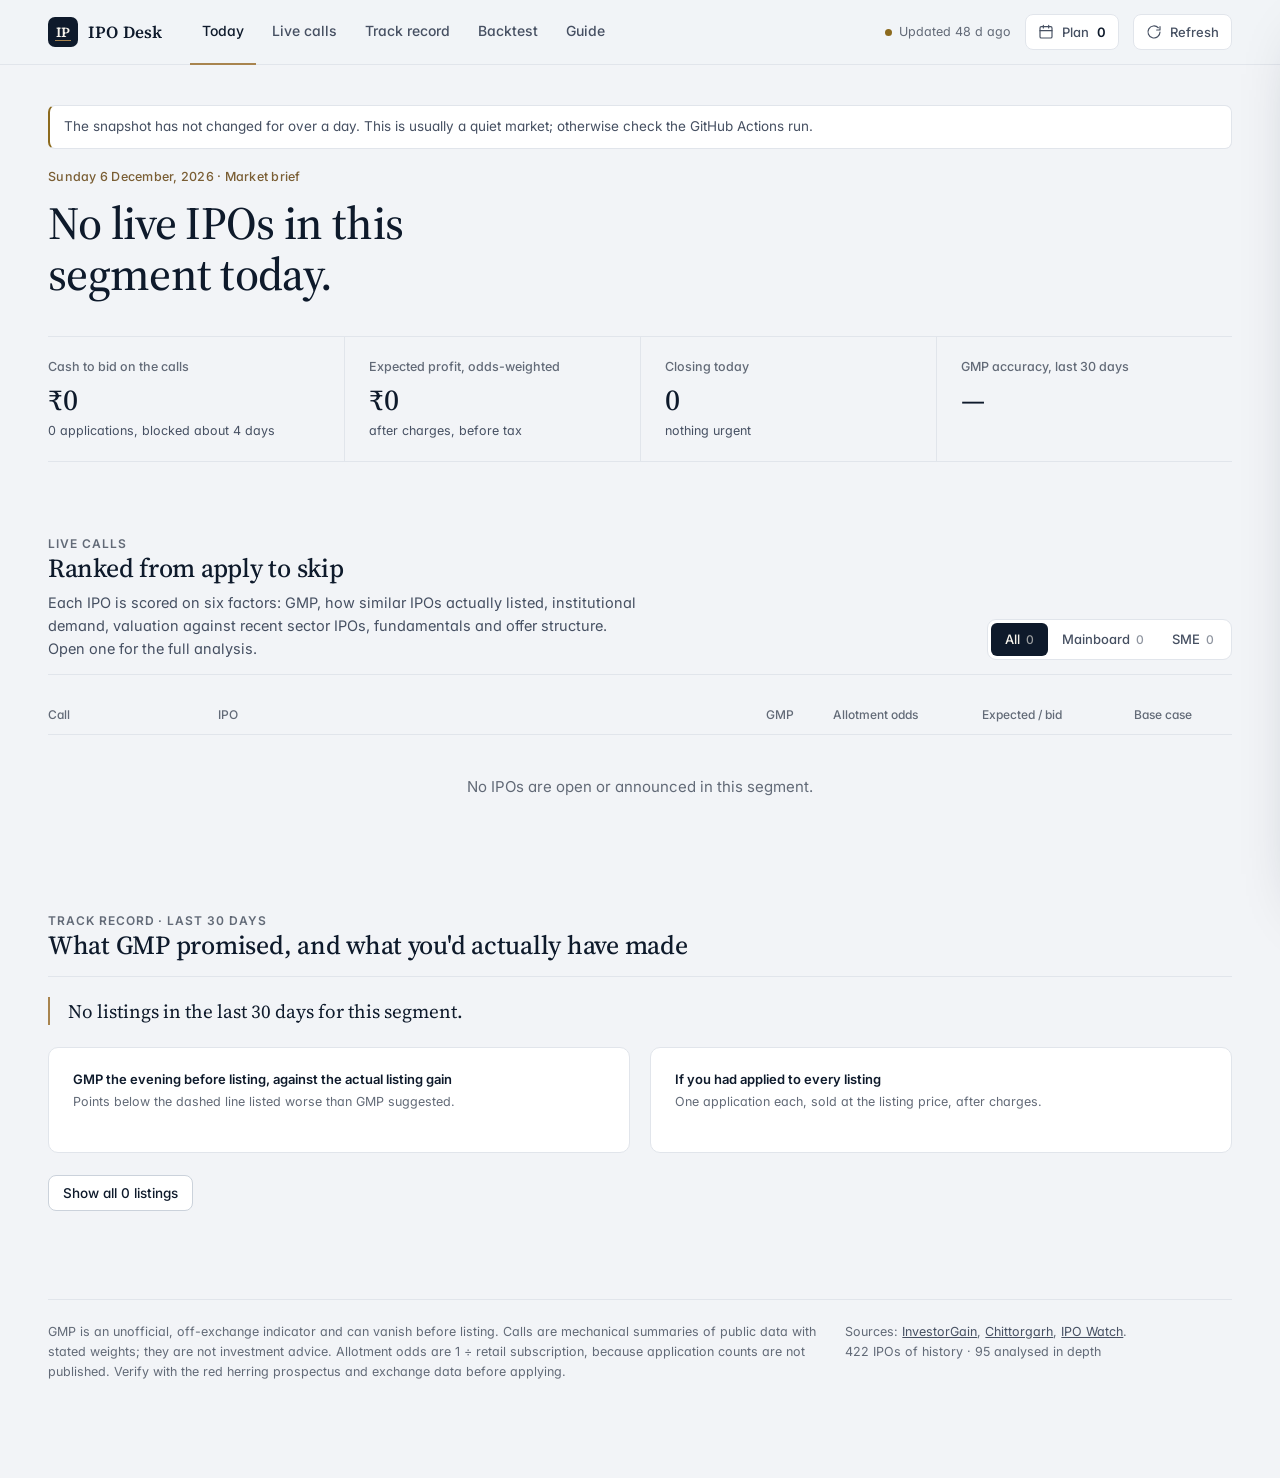
==== index.html @ 5ed21f4e "site: update 19 Oct 11:01 IST" ====
<!doctype html>
<html lang="en">
<head>
<meta charset="utf-8">
<meta name="viewport" content="width=device-width,initial-scale=1">
<title>IPO Desk · Today</title>
<meta name="description" content="Apply or skip calls for Indian mainboard and SME IPOs, with realistic allotment odds, valuation against precedents, and a 30-day track record of GMP against actual listings.">
<link rel="preconnect" href="https://fonts.googleapis.com">
<link rel="preconnect" href="https://fonts.gstatic.com" crossorigin>
<link href="https://fonts.googleapis.com/css2?family=Source+Serif+4:opsz,wght@8..60,400;8..60,500;8..60,600&family=Inter:wght@400;500;600&display=swap" rel="stylesheet">
<link rel="stylesheet" href="ui.css">
<style>
/* page-specific: ranked call list */
.row,.row-h{display:grid;grid-template-columns:150px minmax(0,1fr) 112px 104px 124px 110px 20px;gap:20px;align-items:center}
.row-h{padding:10px 0;font-size:12px;font-weight:500;color:var(--ink-3);border-bottom:1px solid var(--line)}
.row-h span:nth-child(n+3){text-align:right}
.row{padding:18px 6px 18px 0;border:0;border-bottom:1px solid var(--line);cursor:pointer;transition:background .15s var(--ease);width:100%;background:none;text-align:left}
.row:hover{background:var(--surface-2)}
.row .v{text-align:right}
.row .v b{display:block;font-weight:600;font-size:15px}
.row .v small{display:block;color:var(--ink-3);font-size:12px;margin-top:2px}
.row .name{font:500 18px/1.25 var(--serif);letter-spacing:-.005em}
.row .meta{display:flex;flex-wrap:wrap;gap:6px 12px;align-items:center;margin-top:5px;font-size:12.5px;color:var(--ink-2)}
.row .meta .hot{color:var(--bad);font-weight:600}
.row .score{font-size:12px;color:var(--ink-3);margin-top:6px}
.row .chev{color:var(--ink-3)}
.row.dim .name,.row.dim .v b{color:var(--ink-2)}
@media (max-width:900px){
  .row-h{display:none}
  .row{grid-template-columns:1fr 1fr;gap:10px 16px;padding:16px 0}
  .row>:nth-child(1),.row>:nth-child(2){grid-column:1/-1}
  .row .v{text-align:left}
  .row .chev{display:none}
}
.group-label{font-size:12px;font-weight:500;color:var(--ink-3);padding:26px 0 6px}
.dmeta{display:flex;flex-wrap:wrap;gap:6px 12px;margin-top:8px;font-size:12.5px;color:var(--ink-2)}

/* drawer content */
.d-figs{display:grid;grid-template-columns:1fr 1fr;border:1px solid var(--line);border-radius:var(--r);margin:18px 0}
.d-figs>div{padding:14px 16px}
.d-figs>div:nth-child(odd){border-right:1px solid var(--line)}
.d-figs>div:nth-child(n+3){border-top:1px solid var(--line)}
.d-figs .l{font-size:12px;color:var(--ink-3)}
.d-figs .v{font:500 22px/1.2 var(--serif);margin-top:2px}
.d-figs .h{font-size:12px;color:var(--ink-2)}
.d-sec{margin-top:26px}
.d-sec h4{font-size:12px;font-weight:600;color:var(--ink-3);margin:0 0 10px;letter-spacing:.06em;text-transform:uppercase}
.rec{font:400 17px/1.55 var(--serif);color:var(--ink);margin:4px 0 0}
.range{position:relative;height:40px;margin:4px 8px 0}
.range .track{position:absolute;left:0;right:0;top:19px;height:2px;background:var(--line)}
.range .span{position:absolute;top:18px;height:4px;border-radius:2px;background:var(--gold)}
.range .zero{position:absolute;top:10px;width:1px;height:22px;background:var(--ink-3)}
.range .pt{position:absolute;top:12px;width:16px;height:16px;margin-left:-8px;border-radius:50%;background:var(--surface);border:2px solid var(--ink)}
.range .pt.base{background:var(--ink)}
.range-l{display:grid;grid-template-columns:repeat(3,1fr);font-size:12.5px;margin-top:4px;color:var(--ink-3)}
.range-l div:nth-child(2){text-align:center}.range-l div:nth-child(3){text-align:right}
.range-l b{display:block;font-size:15px;color:var(--ink)}
.range-l b.pos{color:var(--good)}.range-l b.neg{color:var(--bad)}
.why{list-style:none;padding:0;margin:0;display:grid;gap:10px;font-size:14px}
.why li{display:grid;grid-template-columns:20px 1fr;gap:8px}
.why .p{color:var(--good)}.why .m{color:var(--bad)}
.fac{display:grid;grid-template-columns:120px 1fr 34px;gap:4px 12px;align-items:center;font-size:13px;padding:9px 0;border-bottom:1px solid var(--line)}
.fac:last-child{border-bottom:0}
.fac .note{grid-column:2/-1;color:var(--ink-3);font-size:12px}
.fac .w{color:var(--ink-3);font-size:12px;text-align:right}
.rgrade{display:grid;grid-template-columns:auto 1fr auto;gap:16px;align-items:center;padding:14px 16px;border:1px solid var(--line);border-radius:var(--r);margin-bottom:10px}
.rgrade .gnum{font:500 40px/1 var(--serif)}.rgrade .gnum span{font-size:18px;color:var(--ink-3)}
.rgrade .glabel{font:500 16px var(--serif)}
.rgrade .lt{text-align:right;max-width:200px}.rgrade .lt b{font:600 16px var(--sans);display:block}
.rgrade .lt.pos b{color:var(--good)}.rgrade .lt.neg b{color:var(--bad)}
@media (max-width:520px){.rgrade{grid-template-columns:auto 1fr}.rgrade .lt{grid-column:1/-1;text-align:left;max-width:none}}
.vbox{margin-top:12px;padding:12px 14px;background:var(--surface-2);border-radius:var(--r-sm)}
.vlabel{font-size:14px}.vlabel b{font-weight:600}
.mults{display:grid;grid-template-columns:repeat(auto-fit,minmax(90px,1fr));gap:10px;margin-top:10px}
.mults div{display:flex;flex-direction:column;font-size:12px}.mults b{font:500 18px var(--serif);color:var(--ink)}.mults small{color:var(--ink-3)}
.d-actions{display:flex;gap:10px;flex-wrap:wrap;margin-top:28px;padding-top:18px;border-top:1px solid var(--line)}

/* record section */
.compare{display:grid;gap:18px}
.compare .seg-row{display:grid;grid-template-columns:1.1fr 1fr 1fr;gap:16px;align-items:end;padding-bottom:16px;border-bottom:1px solid var(--line)}
.compare .l{font-size:12px;color:var(--ink-3)}
.compare .v{font:500 26px/1.15 var(--serif)}
.compare .sname{font:500 16px var(--serif)}
details.more>summary{list-style:none;cursor:pointer;display:inline-flex}
details.more>summary::-webkit-details-marker{display:none}
details.more[open]>summary .lbl-open{display:none}
details.more:not([open])>summary .lbl-close{display:none}
.spark{display:block}
.empty{padding:40px 0;text-align:center;color:var(--ink-3)}
.banner{border:1px solid var(--line);border-left:2px solid var(--warn);background:var(--surface);padding:10px 14px;border-radius:var(--r-sm);font-size:13.5px;color:var(--ink-2);margin-bottom:18px}
</style>
</head>
<body>
<header class="appbar"><div class="in">
  <a class="brand" href="./" aria-label="IPO Desk home"><span class="mark" aria-hidden="true">IP</span><b>IPO Desk</b></a>
  <nav class="nav" aria-label="Sections">
    <a href="#today" data-nav="today" class="on">Today</a>
    <a href="#calls" data-nav="calls">Live calls</a>
    <a href="#record" data-nav="record">Track record</a>
    <a href="backtest.html">Backtest</a><a href="guide.html">Guide</a>
  </nav>
  <div class="bar-end">
    <div class="status" title="Data freshness"><span class="dot" id="liveDot"></span><span class="t" id="liveTxt">Loading</span></div>
    <button class="plan-pill" id="planBtn" type="button" aria-label="Open my plan"><svg class="i" viewBox="0 0 24 24"><rect x="3" y="4" width="18" height="17" rx="2"/><path d="M8 2v4M16 2v4M3 10h18"/></svg>Plan <b id="planN">0</b></button>
    <button class="plan-pill" id="refreshBtn" type="button" title="Fetch the latest GMP and subscription now"><svg class="i" viewBox="0 0 24 24"><path d="M21 12a9 9 0 1 1-2.6-6.4"/><path d="M21 4v5h-5"/></svg>Refresh</button>
  </div>
</div></header>

<main class="page">
  <div id="banner"></div>

  <section id="today" aria-labelledby="headline">
    <div class="eyebrow" id="dateline">&nbsp;</div>
    <h1 class="display" id="headline">Reading today's book&hellip;</h1>
    <p class="lede" id="lede"></p>
    <div class="figures" id="figures"></div>
  </section>

  <section class="section" id="calls" aria-labelledby="callsH">
    <div class="section-head">
      <div><div class="kicker">Live calls</div><h2 class="sec" id="callsH">Ranked from apply to skip</h2>
        <p>Each IPO is scored on six factors: GMP, how similar IPOs actually listed, institutional demand, valuation against recent sector IPOs, fundamentals and offer structure. Open one for the full analysis.</p></div>
      <div class="seg" id="seg" role="group" aria-label="Segment"></div>
    </div>
    <div class="row-h" aria-hidden="true"><span>Call</span><span>IPO</span><span>GMP</span><span>Allotment odds</span><span>Expected / bid</span><span>Base case</span><span></span></div>
    <div id="list"></div>
  </section>

  <section class="section" id="record" aria-labelledby="recordH">
    <div class="section-head">
      <div><div class="kicker">Track record · last 30 days</div><h2 class="sec" id="recordH">What GMP promised, and what you'd actually have made</h2></div>
      <span class="muted" id="recordN" style="font-size:13px"></span>
    </div>
    <p class="answer" id="recordAnswer"></p>
    <div class="grid-2">
      <div class="surface pad"><h3 class="sub">GMP the evening before listing, against the actual listing gain</h3><p class="note" style="margin:4px 0 14px">Points below the dashed line listed worse than GMP suggested.</p><div id="scatter"></div></div>
      <div class="surface pad"><h3 class="sub">If you had applied to every listing</h3><p class="note" style="margin:4px 0 18px">One application each, sold at the listing price, after charges.</p><div class="compare" id="compare"></div></div>
    </div>
    <details class="more" style="margin-top:22px">
      <summary class="btn"><span class="lbl-open" id="allLbl">Show every listing</span><span class="lbl-close">Hide listings</span></summary>
      <div class="scroll-x" style="margin-top:14px"><table class="tbl" id="real"></table></div>
    </details>
  </section>

  <footer class="foot">
    <div>GMP is an unofficial, off-exchange indicator and can vanish before listing. Calls are mechanical summaries of public data with stated weights; they are not investment advice. Allotment odds are 1 &divide; retail subscription, because application counts are not published. Verify with the red herring prospectus and exchange data before applying.</div>
    <div>Sources: <a href="https://www.investorgain.com/report/ipo-gmp-live/331/" target="_blank" rel="noopener">InvestorGain</a>, <a href="https://www.chittorgarh.com/" target="_blank" rel="noopener">Chittorgarh</a>, <a href="https://ipowatch.in/ipo-grey-market-premium-latest-ipo-gmp/" target="_blank" rel="noopener">IPO Watch</a>.<br><span id="srcLine"></span></div>
  </footer>
</main>

<div id="layer">
  <div class="scrim" data-close></div>
  <aside class="drawer" role="dialog" aria-modal="true" aria-labelledby="dTitle" tabindex="-1">
    <div class="drawer-head"><div style="flex:1;min-width:0" id="dHead"></div>
      <button class="icon-btn" type="button" data-close aria-label="Close panel"><svg class="i" viewBox="0 0 24 24"><path d="M18 6 6 18M6 6l12 12"/></svg></button></div>
    <div class="drawer-body" id="dBody"></div>
  </aside>
</div>

<script src="backtest.js"></script>
<script src="decide.js"></script>
<script>
"use strict";
const B = window.Backtest, D = window.Decide;
const IST = "Asia/Kolkata", SNAP_EVERY = 5 * 60e3, LIVE_EVERY = 3 * 60e3, STALE_HOURS = 36;
const S = { snap: null, snapIpos: [], hist: {}, archive: [], recById: new Map(), rows: [], ins: {}, insByIg: new Map(), ipos: [], seg: "All",
  live: { ok: null, at: null, map: null }, plan: new Set(), open: null };
try { S.seg = localStorage.getItem("ipo-seg") || "All"; S.plan = new Set(JSON.parse(localStorage.getItem("ipo-plan") || "[]")); } catch (e) {}
const save = () => { try { localStorage.setItem("ipo-seg", S.seg); localStorage.setItem("ipo-plan", JSON.stringify([...S.plan])); } catch (e) {} };

/* ---------- formatting ---------- */
const $ = (id) => document.getElementById(id);
const esc = (s) => String(s ?? "").replace(/[&<>"']/g, (c) => ({ "&": "&amp;", "<": "&lt;", ">": "&gt;", '"': "&quot;", "'": "&#39;" }[c]));
const todayIST = () => new Intl.DateTimeFormat("en-CA", { timeZone: IST }).format(new Date());
const dnum = (iso) => Math.floor(Date.UTC(+iso.slice(0, 4), +iso.slice(5, 7) - 1, +iso.slice(8, 10)) / 864e5);
const dd = (iso) => iso ? new Date(iso + "T00:00:00Z").toLocaleDateString("en-IN", { day: "numeric", month: "short", timeZone: "UTC" }) : null;
const inr = (n) => n == null || isNaN(n) ? "—" : (n < 0 ? "−" : "") + "₹" + Math.abs(Number(n)).toLocaleString("en-IN", { maximumFractionDigits: Math.abs(n) < 100 && n % 1 ? 2 : 0 });
const lakh = (n) => n == null ? "—" : Math.abs(n) >= 1e5 ? (n < 0 ? "−" : "") + "₹" + (Math.abs(n) / 1e5).toFixed(2) + " L" : inr(n);
const pc = (n, d = 0) => n == null || isNaN(n) ? "—" : (n > 0 ? "+" : n < 0 ? "−" : "") + Math.abs(n).toFixed(d) + "%";
const pr = (x) => x == null ? "—" : Math.round(x * 100) + "%";
const sg = (n) => n > 0 ? "pos" : n < 0 ? "neg" : "";
const words = ["no", "one", "two", "three", "four", "five", "six", "seven", "eight", "nine"];
const w = (n) => n < 10 ? words[n] : String(n);
const cap = (s) => s.charAt(0).toUpperCase() + s.slice(1);
const ago = (ms) => { const m = Math.max(0, Math.round(ms / 60e3)); return m < 1 ? "just now" : m < 60 ? m + " min ago" : m < 2880 ? Math.round(m / 60) + " h ago" : Math.round(m / 1440) + " d ago"; };
const plain = (h) => new DOMParser().parseFromString(h || "", "text/html").body.textContent.replace(/\s+/g, " ").trim();
const num = (s) => { const m = String(s ?? "").match(/-?\d[\d,]*\.?\d*/); return m ? parseFloat(m[0].replace(/,/g, "")) : null; };
const safeUrl = (u) => { if (!u) return null; if (u.startsWith("/")) u = "https://ipowatch.in" + u; return /^https:\/\/(www\.)?(chittorgarh\.com|investorgain\.com|ipowatch\.in)\//.test(u) ? u : null; };
const rel = (iso, t) => { const d = dnum(iso) - dnum(t); return d === 0 ? "today" : d === 1 ? "tomorrow" : d > 1 ? "in " + d + " days" : -d + " days ago"; };
const ICON = {
  plus: '<svg class="i" viewBox="0 0 24 24"><path d="M12 5v14M5 12h14"/></svg>',
  minus: '<svg class="i" viewBox="0 0 24 24"><path d="M5 12h14"/></svg>',
  chev: '<svg class="i" viewBox="0 0 24 24"><path d="m9 6 6 6-6 6"/></svg>',
  ext: '<svg class="i" viewBox="0 0 24 24"><path d="M14 4h6v6M20 4 10 14M19 14v5a1 1 0 0 1-1 1H5a1 1 0 0 1-1-1V6a1 1 0 0 1 1-1h5"/></svg>',
  check: '<svg class="i" viewBox="0 0 24 24"><path d="m5 12 5 5L20 7"/></svg>',
};
const inSeg = (seg) => S.seg === "All" || seg === S.seg;
const ORDER = { APPLY: 0, LOTTERY: 1, CONSIDER: 2, WAIT: 3, SKIP: 4, CLOSED: 5 };
const LABEL = { APPLY: "Apply", LOTTERY: "Lottery bid", CONSIDER: "Consider", SKIP: "Skip", WAIT: "Await GMP", CLOSED: "Closed" };

function cfg() {
  let u = {}; try { u = JSON.parse(localStorage.getItem("ipo-bt-prefs2") || "{}"); } catch (e) {}
  return Object.assign({}, B.DEFAULTS, { ticket: { Mainboard: +u.ticketM || 15000, SME: +u.ticketS || 120000 }, accounts: Math.max(1, +u.accounts || 1),
    slippagePct: { Mainboard: +u.slipM || 0.5, SME: +u.slipS || 2 }, brokerage: +u.brokerage || 20, applyTax: false, mcRuns: 0 });
}
function statusOf(p, t) {
  if (p.listing_price != null) return "listed";
  if (p.listing && t >= p.listing) return "listed";
  if (p.open && t < p.open) return "upcoming";
  if (p.close && t <= p.close) return p.open ? "open" : "upcoming";
  if (p.close && t > p.close) return "closed";
  return p.status || "upcoming";
}
function trendOf(p) {
  const pts = S.hist[p.id];
  if (!pts || pts.length < 2 || p.gmp == null) return 0;
  const prev = pts.slice().reverse().find((x) => x[1] !== p.gmp);
  return prev ? p.gmp - prev[1] : 0;
}

/* ---------- data ---------- */
async function loadSnapshot() {
  const bust = "?t=" + Date.now();
  const [a, b] = await Promise.allSettled([
    fetch("ipo.json" + bust, { cache: "no-store" }).then((r) => { if (!r.ok) throw new Error(r.status); return r.json(); }),
    fetch("history.json" + bust, { cache: "no-store" }).then((r) => r.ok ? r.json() : {}),
  ]);
  if (a.status === "fulfilled") { S.snap = a.value; S.snapIpos = a.value.ipos || []; } else if (!S.snap) S.snap = { error: String(a.reason) };
  if (b.status === "fulfilled") S.hist = b.value;
}
async function loadStatic() {
  const bust = "?t=" + Math.floor(Date.now() / 6e5);
  const [a, i] = await Promise.allSettled([fetch("archive.json" + bust).then((r) => r.json()), fetch("insights.json" + bust).then((r) => r.json())]);
  if (a.status === "fulfilled") { S.archive = a.value.records || []; S.recById = new Map(S.archive.map((r) => [r.id, r])); S.rows = B.ledger(S.archive, cfg()); }
  if (i.status === "fulfilled") { S.ins = i.value.ipos || {}; S.insByIg = new Map(Object.values(S.ins).filter((v) => v.ig_id).map((v) => [v.ig_id, v])); S.cuts = D.gradeCuts(Object.values(S.ins)); }
}
async function loadLive() {
  const [y, m] = todayIST().split("-").map(Number);
  const fy = m >= 4 ? `${y}-${String(y + 1).slice(2)}` : `${y - 1}-${String(y).slice(2)}`;
  try {
    const ctl = new AbortController(); const to = setTimeout(() => ctl.abort(), 15000);
    const r = await fetch(`https://webnodejs.investorgain.com/cloud/v2/report/data-read/331/1/${m}/${y}/${fy}/0/all?search=&v=1`, { cache: "no-store", signal: ctl.signal });
    clearTimeout(to);
    const j = await r.json();
    if (j.msg !== 1) throw new Error("bad response");
    const map = new Map();
    for (const row of j.reportTableData) {
      const g = plain(row.GMP), rng = g.match(/(-?[\d.]+)\s*↓\s*\/\s*(-?[\d.]+)\s*↑/), mg = g.match(/₹\s*(-?[\d,.]+)/);
      const lst = plain(row.Name).match(/L@\s*([\d.]+)\s*\(\s*([-+]?[\d.]+)\s*%/);
      map.set(row["~id"], { ig_id: row["~id"], name: row["~ipo_name"], segment: row["~ipo_category1"] === "SME" ? "SME" : "Mainboard",
        gmp: mg ? num(mg[1]) : 0, gmp_pct: num(row["~gmp_percent_calc"]), gmp_low: rng ? +rng[1] : null, gmp_high: rng ? +rng[2] : null,
        subscription_x: num(row.Sub), price: num(row["Price (₹)"]), lot: num(row.Lot), issue_size_cr: num(row["IPO Size"]),
        open: row["~Srt_Open"], close: row["~Srt_Close"], listing: row["~Str_Listing"], listing_price: lst ? +lst[1] : null, listing_gain_pct: lst ? +lst[2] : null });
    }
    S.live.map = map; S.live.ok = true; S.live.at = Date.now();
  } catch (e) { S.live.ok = false; }
}
function compose() {
  const t = todayIST(), out = S.snapIpos.map((p) => ({ ...p }));
  if (S.live.ok && S.live.map) {
    const byId = new Map(out.filter((p) => p.ig_id).map((p) => [p.ig_id, p]));
    for (const [id, L] of S.live.map) {
      const p = byId.get(id);
      if (p) for (const k of ["gmp", "gmp_pct", "gmp_low", "gmp_high", "subscription_x", "listing_price", "listing_gain_pct"]) { if (L[k] != null) p[k] = L[k]; }
      else if (!(L.listing && dnum(t) - dnum(L.listing) > 14)) out.push({ ...L, id: "ig" + id });
    }
  }
  const c = cfg();
  S.ipos = out.map((p) => {
    p.st = statusOf(p, t); p.trend = trendOf(p);
    p.pctv = p.price && p.gmp != null ? p.gmp / p.price * 100 : p.gmp_pct;
    p.ins = (p.ig_id && S.insByIg.get(p.ig_id)) || (p.ch_id && S.ins[String(p.ch_id)]) || null;
    if (p.st !== "listed") { p.call = D.decide(p, p.ins, S.rows, c, t); p.research = D.research(p, p.ins, S.cuts); }
    return p;
  });
}

/* ---------- derived ---------- */
const live = () => S.ipos.filter((p) => inSeg(p.segment) && (p.st === "open" || p.st === "upcoming"));
function band(p) {
  const ins = p.ins || {}, lo = ins.price_low || p.price_low, hi = ins.price_high || p.price_high || p.price;
  return lo && hi && lo !== hi ? inr(lo) + "–" + inr(hi).slice(1) : hi ? inr(hi) : null;
}
function when(p, t) {
  if (p.st === "open") return p.close === t ? "Closes today, 5 PM" : "Closes " + dd(p.close) + " (" + rel(p.close, t) + ")";
  if (p.st === "upcoming") return p.open ? "Opens " + dd(p.open) + " (" + rel(p.open, t) + ")" : "Dates to be announced";
  if (p.st === "closed") return p.listing ? "Lists " + dd(p.listing) : "Awaiting listing";
  return "";
}
const oddsText = (o) => o.p >= 0.995 ? "Near certain" : "1 in " + o.oneIn;
function recommendation(p) {
  const c = p.call, lc = (r) => /^[A-Z]{2}/.test(r.t) ? r.t : r.t.charAt(0).toLowerCase() + r.t.slice(1);
  const pos = c.reasons.filter((r) => r.kind === "+").slice(0, 2).map(lc), neg = c.reasons.filter((r) => r.kind === "-").slice(0, 2).map(lc);
  let s = { APPLY: "Apply.", LOTTERY: "Worth a bid, but expect not to be allotted.", CONSIDER: "A judgement call.", SKIP: "Skip.", WAIT: "Wait for a grey-market quote.", CLOSED: "Bidding has closed." }[c.verdict];
  if (pos.length) s += ` In its favour: ${pos.join("; ")}.`;
  if (neg.length) s += ` Against it: ${neg.join("; ")}.`;
  if (c.verdict === "LOTTERY" && c.ev != null) s += ` At ${oddsText(c.odds).toLowerCase()} odds, the expected gain per application is only ${inr(c.ev)}.`;
  const r = p.research;
  if (r && r.grade) s += ` For holding beyond listing, the research view is ${r.longTerm.call.toLowerCase()}: ${r.longTerm.why.charAt(0).toLowerCase() + r.longTerm.why.slice(1)}.`;
  return s;
}

/* ---------- today ---------- */
function renderToday(t) {
  const L = live(), g = (v) => L.filter((p) => p.call.verdict === v);
  const ap = g("APPLY"), lo = g("LOTTERY"), co = g("CONSIDER"), sk = g("SKIP").concat(g("WAIT"));
  $("dateline").textContent = new Date().toLocaleDateString("en-IN", { weekday: "long", day: "numeric", month: "long", year: "numeric", timeZone: IST }) + " · Market brief";
  const parts = [];
  if (ap.length) parts.push(`${w(ap.length)} worth applying for`);
  if (lo.length) parts.push(`${w(lo.length)} lottery bid${lo.length > 1 ? "s" : ""}`);
  if (co.length) parts.push(`${w(co.length)} to weigh`);
  if (sk.length) parts.push(`${w(sk.length)} to skip`);
  $("headline").textContent = !L.length ? "No live IPOs in this segment today." : cap(parts.length > 1 ? parts.slice(0, -1).join(", ") + " and " + parts[parts.length - 1] : parts[0]) + ".";
  const closing = L.filter((p) => p.st === "open" && p.close === t), lede = [], names = (l) => l.map((p) => esc(p.name)).join(" and ");
  if (ap.length) lede.push(`The clearest opportunities are ${names(ap)}.`);
  if (lo.length) lede.push(`${names(lo)} look${lo.length === 1 ? "s" : ""} sound, but allotment odds are slim.`);
  if (closing.length) lede.push(`${names(closing)} close${closing.length === 1 ? "s" : ""} today at 5 PM.`);
  $("lede").innerHTML = lede.join(" ");
  const go = ap.concat(lo), acc = cfg().accounts;
  const cash = go.reduce((s, p) => s + (p.call.invested || 0), 0) * acc, ev = go.reduce((s, p) => s + (p.call.ev || 0), 0) * acc;
  const fig = (l, v, h, c) => `<div><div class="l">${l}</div><div class="v num ${c || ""}">${v}</div><div class="h">${h}</div></div>`;
  $("figures").innerHTML = fig("Cash to bid on the calls", lakh(cash), `${go.length} application${go.length === 1 ? "" : "s"}, blocked about 4 days`)
    + fig("Expected profit, odds-weighted", inr(ev), "after charges, before tax", sg(ev))
    + fig("Closing today", String(closing.length), closing.length ? "approve UPI mandates by 5 PM" : "nothing urgent")
    + `<div><div class="l">GMP accuracy, last 30 days</div><div class="v num" id="accV">—</div><div class="h" id="accH"></div></div>`;
}

/* ---------- calls ---------- */
function row(p, t) {
  const c = p.call, s = c.scenarios, sme = p.segment === "SME", hot = p.st === "open" && p.close === t;
  return `<button class="row ${c.verdict === "SKIP" || c.verdict === "CLOSED" ? "dim" : ""}" type="button" data-open="${esc(p.id)}" aria-label="${esc(p.name)}: ${LABEL[c.verdict]}. Open analysis">
    <div><span class="tag t-${c.verdict}">${LABEL[c.verdict]}</span><div class="score">Score ${c.score ?? "—"}${p.research && p.research.grade ? ` · <span title="Fundamental grade within its segment">Grade ${p.research.grade}/5</span>` : ""}</div></div>
    <div><div class="name">${esc(p.name)}</div><div class="meta"><span class="chip ${sme ? "sme" : ""}">${sme ? esc(p.exchange || "SME") : "Mainboard"}</span>${band(p) ? `<span class="num">${band(p)}</span>` : ""}<span class="${hot ? "hot" : ""}">${esc(when(p, t))}</span>${S.plan.has(p.id) ? `<span class="pos">${ICON.check} In plan</span>` : ""}</div></div>
    <div class="v num"><b>${p.gmp == null ? "—" : inr(p.gmp)}</b><small>${p.pctv == null ? "no quote yet" : pc(p.pctv) + (p.trend > 0 ? ", rising" : p.trend < 0 ? ", falling" : "")}</small></div>
    <div class="v num"><b>${oddsText(c.odds)}</b><small>${esc(c.odds.basis)}</small></div>
    <div class="v num"><b class="${sg(c.ev)}">${c.ev == null ? "—" : inr(c.ev)}</b><small>${c.invested ? "on " + inr(c.invested) : ""}</small></div>
    <div class="v num"><b>${s ? pc(s.base.pct) : "—"}</b><small>${s ? "bear " + pc(s.bear.pct) : ""}</small></div>
    <span class="chev" aria-hidden="true">${ICON.chev}</span></button>`;
}
function renderCalls(t) {
  const n = (s) => S.ipos.filter((p) => (s === "All" || p.segment === s) && (p.st === "open" || p.st === "upcoming")).length;
  $("seg").innerHTML = ["All", "Mainboard", "SME"].map((s) => `<button type="button" data-seg="${s}" aria-pressed="${S.seg === s}">${s}<span class="c">${n(s)}</span></button>`).join("");
  const L = live().sort((a, b) => ORDER[a.call.verdict] - ORDER[b.call.verdict] || (b.call.score || 0) - (a.call.score || 0));
  const closed = S.ipos.filter((p) => inSeg(p.segment) && p.st === "closed");
  $("list").innerHTML = (L.length ? L.map((p) => row(p, t)).join("") : '<div class="empty">No IPOs are open or announced in this segment.</div>')
    + (closed.length ? `<div class="group-label">Bidding closed, listing soon</div>` + closed.map((p) => row(p, t)).join("") : "");
}

/* ---------- drawer ---------- */
function drawerIPO(p) {
  const t = todayIST(), c = p.call, ins = p.ins || {}, s = c.scenarios, sub = ins.sub || {}, sme = p.segment === "SME";
  $("dHead").innerHTML = `<span class="tag t-${c.verdict}">${LABEL[c.verdict]}</span><span class="muted" style="font-size:12.5px;margin-left:10px">Score ${c.score ?? "—"} / 100 · confidence ${pr(c.confidence)}</span>
    <h3 class="dt" id="dTitle">${esc(p.name)}</h3>
    <div class="dmeta"><span class="chip ${sme ? "sme" : ""}">${sme ? esc(p.exchange || "SME") : "Mainboard"}</span>${band(p) ? `<span class="num">Band ${band(p)}</span>` : ""}<span>${esc(when(p, t))}</span>${ins.loss_making ? "<span>Loss-making</span>" : ins.pe_post ? `<span>P/E ${ins.pe_post.toFixed(0)}x</span>` : ""}</div>`;
  let range = "";
  if (s) {
    const lo = Math.min(0, s.bear.pct) - 5, hi = Math.max(0, s.bull.pct) + 5, X = (v) => ((v - lo) / (hi - lo) * 100).toFixed(1) + "%";
    range = `<div class="d-sec"><h4>Outcome range if allotted</h4><div class="range" aria-hidden="true"><div class="track"></div><div class="zero" style="left:${X(0)}"></div>
      <div class="span" style="left:${X(s.bear.pct)};width:calc(${X(s.bull.pct)} - ${X(s.bear.pct)})"></div>
      <div class="pt" style="left:${X(s.bear.pct)}"></div><div class="pt base" style="left:${X(s.base.pct)}"></div><div class="pt" style="left:${X(s.bull.pct)}"></div></div>
      <div class="range-l num"><div>Bear<b class="${sg(s.bear.pct)}">${pc(s.bear.pct)}</b>${inr(s.bear.net)}</div><div>Base<b>${pc(s.base.pct)}</b>${inr(s.base.net)}</div><div>Bull<b class="pos">${pc(s.bull.pct)}</b>${inr(s.bull.net)}</div></div>
      <p class="note">Base blends today's GMP with how similar IPOs actually listed; bear and bull are their worst and best 10%.</p></div>`;
  }
  const names = { signal: "GMP signal", history: "History", demand: "Demand", valuation: "Valuation", fundamentals: "Fundamentals", structure: "Structure" };
  const facs = Object.keys(D.W).map((k) => { const f = c.factors[k];
    if (!f) return `<div class="fac"><span class="muted">${names[k]}</span><div class="meter"></div><span class="w">${D.W[k]}</span><span class="note">No data</span></div>`;
    const col = f.s >= 0.65 ? "var(--good)" : f.s >= 0.4 ? "var(--gold)" : "var(--bad)";
    return `<div class="fac"><span>${names[k]}</span><div class="meter"><i style="width:${Math.round(f.s * 100)}%;background:${col}"></i></div><span class="w">${D.W[k]}</span><span class="note">${esc(f.note)}</span></div>`; }).join("");
  const fin = ins.financials;
  const finT = fin && fin.periods ? `<div class="d-sec"><h4>Financials, ₹ crore</h4><div class="scroll-x"><table class="tbl"><thead><tr><th></th>${fin.periods.slice(0, 4).map((x) => `<th>${esc(x.replace(/^\d+ /, ""))}</th>`).join("")}</tr></thead><tbody>`
    + [["Total Income", "Revenue"], ["Profit After Tax", "Profit"], ["NET Worth", "Net worth"], ["Total Borrowing", "Debt"]].filter(([k]) => fin[k]).map(([k, l]) => `<tr><td>${l}</td>${fin.periods.slice(0, 4).map((_, i) => `<td class="num">${fin[k][i] == null ? "—" : fin[k][i].toLocaleString("en-IN")}</td>`).join("")}</tr>`).join("") + "</tbody></table></div></div>" : "";
  const prec = ins.precedents && ins.precedents.length ? `<div class="d-sec"><h4>Recent IPOs in the same sector</h4><div class="scroll-x"><table class="tbl"><thead><tr><th>Company</th><th>P/E</th><th>Listing</th><th>Since issue</th></tr></thead><tbody>`
    + ins.precedents.slice(0, 5).map((x) => `<tr><td>${esc(x.name.replace(/ Ltd\.?$/, ""))}${x.segment === "SME" ? ' <span class="chip sme">SME</span>' : ""}</td><td class="num">${x.pe == null ? "—" : x.pe.toFixed(1)}</td><td class="num ${sg(x.listing_gain_pct)}">${pc(x.listing_gain_pct, 1)}</td><td class="num">${x.ltp && x.price ? pc((x.ltp / x.price - 1) * 100) : "—"}</td></tr>`).join("") + "</tbody></table></div></div>" : "";
  const demand = sub.qib != null ? `Institutions ${sub.qib}x, HNI ${sub.nii}x, retail ${sub.retail}x` : p.subscription_x != null ? `Total ${p.subscription_x}x` : "Bidding not open yet";
  const link = safeUrl(p.ch_url) || safeUrl(ins.ch_url) || safeUrl(p.ig_url);
  $("dBody").innerHTML = `<p class="rec">${esc(recommendation(p))}</p>
    <div class="d-figs num"><div><div class="l">Grey-market premium</div><div class="v">${p.gmp == null ? "—" : inr(p.gmp)}</div><div class="h">${pc(p.pctv, 1)} on the upper band</div></div>
      <div><div class="l">Allotment odds</div><div class="v">${oddsText(c.odds)}</div><div class="h">${esc(c.odds.basis)}</div></div>
      <div><div class="l">Expected per application</div><div class="v ${sg(c.ev)}">${c.ev == null ? "—" : inr(c.ev)}</div><div class="h">odds × base case, after charges</div></div>
      <div><div class="l">Minimum application</div><div class="v">${c.invested ? inr(c.invested) : "—"}</div><div class="h">${p.lot ? (sme ? "2 lots of " : "1 lot of ") + p.lot + " shares" : ""}</div></div></div>
    ${range}
    ${researchHtml(p)}
    <div class="d-sec"><h4>What drives the listing call</h4><ul class="why">${c.reasons.slice(0, 6).map((r) => `<li><span class="${r.kind === "+" ? "p" : "m"}">${r.kind === "+" ? ICON.plus : ICON.minus}</span><span>${esc(r.t)}</span></li>`).join("") || '<li class="muted">Not enough data yet.</li>'}</ul></div>
    <div class="d-sec"><h4>Score breakdown · weight</h4>${facs}</div>
    <div class="d-sec"><h4>Demand and structure</h4><p style="margin:0;font-size:14px">${esc(demand)}${ins.issue_size_cr ? ` · issue ₹${Math.round(ins.issue_size_cr).toLocaleString("en-IN")} Cr, ${Math.round((ins.fresh_cr || 0) / ins.issue_size_cr * 100)}% fresh` : ""}${ins.promoter_post ? ` · promoters ${ins.promoter_pre}% → ${ins.promoter_post}%` : ""}${ins.mcap_cr ? ` · market cap ₹${Math.round(ins.mcap_cr).toLocaleString("en-IN")} Cr` : ""}</p></div>
    ${finT}${prec}
    <div class="d-actions"><button class="btn ${S.plan.has(p.id) ? "" : "primary"}" type="button" data-plan="${esc(p.id)}">${S.plan.has(p.id) ? ICON.check + " In your plan" : ICON.plus + " Add to plan"}</button>${link ? `<a class="btn" href="${link}" target="_blank" rel="noopener">Prospectus details ${ICON.ext}</a>` : ""}</div>`;
}
function researchHtml(p) {
  const r = p.research, ins = p.ins || {};
  if (!r) return "";
  const v = r.valuation || {}, sp = r.sponsorship || {}, PN = { growth: "Growth", profitability: "Profitability", balance: "Balance sheet", governance: "Governance & issue" };
  const tone = r.longTerm.call === "Positive" ? "pos" : r.longTerm.call === "Cautious" ? "neg" : "";
  const bars = Object.keys(D.PILLARS).map((k) => { const f = r.pillars[k];
    if (!f) return `<div class="fac"><span class="muted">${PN[k]}</span><div class="meter"></div><span class="w">${D.PILLARS[k]}</span><span class="note">Not disclosed</span></div>`;
    const col = f.s >= 0.65 ? "var(--good)" : f.s >= 0.4 ? "var(--gold)" : "var(--bad)";
    return `<div class="fac"><span>${PN[k]}</span><div class="meter"><i style="width:${Math.round(f.s * 100)}%;background:${col}"></i></div><span class="w">${D.PILLARS[k]}</span><span class="note">${esc(f.note)}</span></div>`; }).join("");
  const mult = [v.pe ? ["P/E", v.pe.toFixed(1) + "x", v.peerMed ? `sector IPOs ${v.peerMed.toFixed(0)}x` : ""] : null, v.evEbitda ? ["EV/EBITDA", v.evEbitda.toFixed(1) + "x", ""] : null,
    v.peg ? ["PEG", v.peg.toFixed(2), "P/E ÷ profit growth"] : null, v.pb ? ["P/B", v.pb.toFixed(1) + "x", ""] : null].filter(Boolean);
  const cons = sp.consensus, consTxt = cons ? `${cons.subscribe} subscribe · ${cons.may_apply} may apply · ${cons.neutral} neutral · ${cons.avoid} avoid` : "No broker notes yet";
  const anchors = sp.anchors ? `${sp.anchors} anchors · ${Math.round(sp.longOnly)}% mutual funds and insurers${sp.foreign ? ` · ${Math.round(sp.foreign)}% marquee foreign funds` : ""}` : "Anchor book not yet allotted";
  return `<div class="d-sec research"><h4>Research view · long term</h4>
    <div class="rgrade"><div class="gnum">${r.grade ?? "—"}<span>/5</span></div><div><div class="glabel">${r.grade ? D.GRADE[r.grade] + " fundamentals" : "Not graded"}</div><div class="muted" style="font-size:12.5px">${r.relative ? "Graded against recent " + (p.segment === "SME" ? "SME" : "mainboard") + " IPOs" : "Absolute scale"}</div></div>
      <div class="lt ${tone}"><div class="muted" style="font-size:12px">Long-term view</div><b>${esc(r.longTerm.call)}</b><div style="font-size:12px" class="soft">${esc(r.longTerm.why)}</div></div></div>
    ${bars}
    <div class="vbox"><div class="vlabel">Valuation: <b>${esc(v.label || "Not enough data")}</b></div>${mult.length ? `<div class="mults num">${mult.map(([a, b, c]) => `<div><span class="muted">${a}</span><b>${b}</b><small>${c}</small></div>`).join("")}</div>` : ""}</div>
    ${r.notes.length ? `<ul class="why" style="margin-top:14px">${r.notes.slice(0, 5).map((n) => `<li><span class="${n.kind === "+" ? "p" : "m"}">${n.kind === "+" ? ICON.plus : ICON.minus}</span><span>${esc(n.t)}</span></li>`).join("")}</ul>` : ""}
    <p style="margin:14px 0 0;font-size:13.5px"><span class="muted">Anchor book:</span> ${esc(anchors)}<br><span class="muted">Broker notes:</span> ${esc(consTxt)}${ins.objects ? `<br><span class="muted">Use of proceeds:</span> ${esc(ins.objects.length > 220 ? ins.objects.slice(0, 220) + "…" : ins.objects)}` : ""}</p>
  </div>`;
}
function drawerPlan() {
  const t = todayIST(), acc = cfg().accounts;
  const items = S.ipos.filter((p) => S.plan.has(p.id) && p.st !== "listed" && p.call);
  $("dHead").innerHTML = `<div class="kicker">Your plan</div><h3 class="dt" id="dTitle">Cash needed, and when it comes back</h3>`;
  if (!items.length) { $("dBody").innerHTML = `<p class="soft">Open any IPO and choose <b>Add to plan</b>. The plan shows how much cash each bid blocks, when it is refunded if you are not allotted, and when it returns after a sale.</p>`; return; }
  const rows = items.map((p) => { const amt = (p.call.invested || cfg().ticket[p.segment]) * acc, bid = p.close && p.close >= t ? p.close : t;
    return { p, amt, bid, refund: B.addWd(bid, 2), release: B.addWd(p.listing || B.addWd(bid, 3), 1), ev: (p.call.ev || 0) * acc }; }).sort((a, b) => (a.bid < b.bid ? -1 : 1));
  let peak = 0, peakDay = null;
  for (let d = Math.min(...rows.map((r) => dnum(r.bid))); d <= Math.max(...rows.map((r) => dnum(r.release))); d++) {
    const v = rows.reduce((s, r) => s + (d >= dnum(r.bid) && d < dnum(r.refund) ? r.amt : 0), 0);
    if (v > peak) { peak = v; peakDay = new Date(d * 864e5).toISOString().slice(0, 10); }
  }
  const ev = rows.reduce((s, r) => s + r.ev, 0);
  $("dBody").innerHTML = `<div class="d-figs num"><div><div class="l">Peak cash blocked</div><div class="v">${lakh(peak)}</div><div class="h">on ${dd(peakDay)}</div></div>
      <div><div class="l">Expected profit</div><div class="v ${sg(ev)}">${inr(ev)}</div><div class="h">odds-weighted, ${rows.length * acc} application${rows.length * acc === 1 ? "" : "s"}</div></div></div>
    <div class="scroll-x"><table class="tbl"><thead><tr><th>IPO</th><th>Amount</th><th>Bid by</th><th>Refund</th><th>Back after sale</th><th></th></tr></thead><tbody>`
    + rows.map((r) => `<tr><td><span class="tag t-${r.p.call.verdict}" style="font-weight:500">${esc(r.p.name)}</span></td><td class="num">${inr(r.amt)}</td><td class="num">${dd(r.bid)}</td><td class="num">${dd(r.refund)}</td><td class="num">${dd(r.release)}</td><td><button class="icon-btn" style="width:30px;height:30px" type="button" data-plan="${esc(r.p.id)}" aria-label="Remove ${esc(r.p.name)} from plan">${ICON.minus}</button></td></tr>`).join("")
    + `</tbody></table></div><p class="note">Refund applies if you are not allotted (about two working days after bidding closes). If allotted, cash returns the day after you sell on listing.</p>`;
}
let lastFocus = null;
function openDrawer(kind, id) {
  if (kind === "ipo") { const p = S.ipos.find((x) => x.id === id && x.call); if (!p) return; lastFocus = document.activeElement; S.open = { kind, id }; drawerIPO(p); history.replaceState(null, "", "#ipo=" + encodeURIComponent(id)); }
  else { lastFocus = document.activeElement; S.open = { kind }; drawerPlan(); history.replaceState(null, "", "#plan"); }
  $("layer").classList.add("open"); document.body.style.overflow = "hidden";
  $("dBody").scrollTop = 0; document.querySelector(".drawer").focus();
}
function closeDrawer() {
  if (!S.open) return;
  S.open = null; $("layer").classList.remove("open"); document.body.style.overflow = "";
  history.replaceState(null, "", location.pathname + location.search);
  if (lastFocus) lastFocus.focus();
}

/* ---------- track record ---------- */
function realRows(t) {
  const cut = dnum(t) - 30;
  return S.rows.filter((r) => inSeg(r.segment) && r.gainPct != null && dnum(r.listing) >= cut && dnum(r.listing) <= dnum(t)).map((r) => {
    const ins = S.insByIg.get(r.id), retail = ins && ins.sub && ins.sub.retail, odds = retail ? Math.min(1, 1 / retail) : r.p;
    return Object.assign({}, r, { gEve: r.gmpList != null ? r.gmpList / r.price * 100 : null, gClose: r.sigKind === "close" ? r.gmpPct : null, retail, odds, realistic: odds * r.netAllot, rec: S.recById.get(r.id) });
  }).sort((a, b) => (a.listing < b.listing ? 1 : -1));
}
function spark(rec, price, actual) {
  const pts = ((rec && rec.series) || []).filter((x) => x[1] != null).map((x) => [dnum(x[0]), x[1] / price * 100]);
  const W = 120, H = 30;
  if (!pts.length) return `<svg class="spark" width="${W}" height="${H}" aria-hidden="true"></svg>`;
  const xs = pts.map((p) => p[0]), ys = pts.map((p) => p[1]).concat([actual]);
  const x0 = Math.min(...xs), x1 = Math.max(...xs) + 1, y0 = Math.min(0, ...ys), y1 = Math.max(1, ...ys);
  const X = (x) => 3 + (x - x0) / Math.max(1, x1 - x0) * (W - 14), Y = (y) => 4 + (1 - (y - y0) / (y1 - y0)) * (H - 8);
  return `<svg class="spark" width="${W}" height="${H}" role="img" aria-label="GMP path, then actual listing ${pc(actual, 1)}"><line x1="0" x2="${W}" y1="${Y(0).toFixed(1)}" y2="${Y(0).toFixed(1)}" stroke="var(--line)"/>`
    + `<path d="${pts.map((p, i) => `${i ? "L" : "M"}${X(p[0]).toFixed(1)} ${Y(p[1]).toFixed(1)}`).join("")}" fill="none" stroke="var(--ink-3)" stroke-width="1.5"/>`
    + `<circle cx="${W - 5}" cy="${Y(actual).toFixed(1)}" r="3.5" fill="${actual >= 0 ? "var(--good)" : "var(--bad)"}"/></svg>`;
}
function scatter(rows) {
  const pts = rows.filter((r) => r.gEve != null);
  if (pts.length < 3) return '<div class="empty">Not enough listings yet.</div>';
  const W = 520, H = 290, L = 42, R = 8, T = 8, Bm = 34;
  const lo = Math.min(-20, ...pts.map((r) => Math.min(r.gEve, r.gainPct))), hi = Math.max(40, ...pts.map((r) => Math.max(r.gEve, r.gainPct)));
  const X = (v) => L + (v - lo) / (hi - lo) * (W - L - R), Y = (v) => T + (1 - (v - lo) / (hi - lo)) * (H - T - Bm);
  const ticks = [...new Set([Math.ceil(lo / 20) * 20, 0, Math.round(hi / 2 / 10) * 10, Math.floor(hi / 10) * 10])];
  return `<svg viewBox="0 0 ${W} ${H}" width="100%" role="img" aria-label="GMP versus actual listing gain for ${pts.length} IPOs">`
    + ticks.map((v) => `<line x1="${L}" x2="${W - R}" y1="${Y(v)}" y2="${Y(v)}" stroke="var(--line)"/><text x="${L - 6}" y="${Y(v) + 4}" font-size="10.5" text-anchor="end" fill="var(--ink-3)">${v}%</text><text x="${X(v)}" y="${H - 18}" font-size="10.5" text-anchor="middle" fill="var(--ink-3)">${v}%</text>`).join("")
    + `<line x1="${X(lo)}" y1="${Y(lo)}" x2="${X(hi)}" y2="${Y(hi)}" stroke="var(--gold)" stroke-dasharray="4 4"/>`
    + pts.map((r) => `<circle cx="${X(r.gEve).toFixed(1)}" cy="${Y(r.gainPct).toFixed(1)}" r="4.5" fill="${r.segment === "SME" ? "var(--plum)" : "var(--ink)"}" fill-opacity=".7"><title>${esc(r.name)}: GMP ${pc(r.gEve)}, listed ${pc(r.gainPct, 1)}</title></circle>`).join("")
    + `<text x="${(L + W) / 2}" y="${H - 2}" font-size="11" text-anchor="middle" fill="var(--ink-2)">GMP before listing</text></svg>`
    + `<div class="note" style="display:flex;gap:16px"><span><svg width="10" height="10" aria-hidden="true"><circle cx="5" cy="5" r="4.5" fill="var(--ink)" fill-opacity=".7"/></svg> Mainboard</span><span><svg width="10" height="10" aria-hidden="true"><circle cx="5" cy="5" r="4.5" fill="var(--plum)" fill-opacity=".7"/></svg> SME</span></div>`;
}
function renderRecord(t) {
  const rows = realRows(t), avg = (a, f) => a.length ? a.reduce((s, x) => s + f(x), 0) / a.length : null;
  $("recordN").textContent = rows.length ? `${rows.length} listings` : "";
  $("allLbl").textContent = `Show all ${rows.length} listings`;
  if (!rows.length) { $("recordAnswer").textContent = "No listings in the last 30 days for this segment."; $("scatter").innerHTML = ""; $("compare").innerHTML = ""; $("real").innerHTML = ""; return; }
  const withG = rows.filter((r) => r.gEve != null), miss = avg(withG, (r) => Math.abs(r.gEve - r.gainPct));
  const dir = withG.length ? withG.filter((r) => (r.gEve > 2) === (r.gainPct > 0)).length / withG.length : null;
  const fantasy = rows.reduce((s, r) => s + r.netAllot, 0), real = rows.reduce((s, r) => s + r.realistic, 0);
  if ($("accV")) { $("accV").textContent = miss == null ? "—" : "±" + miss.toFixed(0) + " pts"; $("accH").textContent = dir == null ? "" : `direction right ${pr(dir)} of the time`; }
  $("recordAnswer").innerHTML = `GMP called the direction right <b>${pr(dir)}</b> of the time, but typically missed the size by <b>${miss == null ? "—" : miss.toFixed(0)} points</b>. Applying to every listing would have made <b>${lakh(fantasy)}</b> if you were allotted each time; with real allotment odds it made <b class="${sg(real)}">${inr(real)}</b>.`;
  $("scatter").innerHTML = scatter(rows);
  const seg = (s) => { const l = rows.filter((r) => r.segment === s); if (!l.length) return "";
    const f = l.reduce((a, r) => a + r.netAllot, 0), rl = l.reduce((a, r) => a + r.realistic, 0), exp = l.reduce((a, r) => a + r.odds, 0);
    return `<div class="seg-row"><div><div class="sname">${s}</div><div class="l">${l.length} IPOs, ${exp.toFixed(1)} allotments expected</div></div>
      <div><div class="l">If allotted every time</div><div class="v num">${lakh(f)}</div></div><div><div class="l">With real odds</div><div class="v num ${sg(rl)}">${inr(rl)}</div></div></div>`; };
  $("compare").innerHTML = seg("Mainboard") + seg("SME") + `<p class="note" style="margin:0">The gap is adverse selection: hot IPOs are oversubscribed, so you are rarely allotted in them, while you usually are in weak ones.</p>`;
  $("real").innerHTML = `<thead><tr><th>IPO</th><th>Listed</th><th style="text-align:left">GMP path, then listing</th><th>GMP at close</th><th>GMP before listing</th><th>Actual</th><th>Retail sub.</th><th>Odds</th><th>If allotted</th><th>Realistic</th></tr></thead><tbody>`
    + rows.map((r) => `<tr><td>${esc(r.name)} ${r.segment === "SME" ? '<span class="chip sme">SME</span>' : ""}</td><td class="num">${dd(r.listing)}</td><td style="text-align:left">${spark(r.rec, r.price, r.gainPct)}</td>`
      + `<td class="num">${r.gClose == null ? "—" : pc(r.gClose)}</td><td class="num">${r.gEve == null ? "—" : pc(r.gEve)}</td><td class="num ${sg(r.gainPct)}"><b>${pc(r.gainPct, 1)}</b></td>`
      + `<td class="num">${r.retail ? r.retail + "x" : r.subClose ? r.subClose + "x" : "—"}</td><td class="num">${r.odds >= 0.995 ? "≈100%" : "1 in " + Math.round(1 / r.odds)}</td>`
      + `<td class="num ${sg(r.netAllot)}">${inr(r.netAllot)}</td><td class="num ${sg(r.realistic)}"><b>${inr(r.realistic)}</b></td></tr>`).join("") + "</tbody>";
}

/* ---------- status ---------- */
function renderStatus() {
  const snap = S.snap || {}, gen = snap.generated_at ? Date.parse(snap.generated_at) : null;
  let txt, dot = "";
  if (S.live.ok) { txt = "Live · " + ago(Date.now() - S.live.at); dot = "live"; }
  else if (gen) { txt = "Updated " + ago(Date.now() - gen); dot = S.live.ok === false ? "warn" : ""; }
  else txt = snap.error ? "Data unavailable" : "Loading";
  $("liveDot").className = "dot " + dot; $("liveTxt").textContent = txt;
  const src = snap.sources || {}, names = { investorgain: "InvestorGain", chittorgarh: "Chittorgarh", ipowatch: "IPO Watch" };
  const failed = Object.keys(src).filter((k) => src[k].ok === false).map((k) => names[k]);
  $("srcLine").textContent = S.rows.length ? `${S.rows.length} IPOs of history · ${Object.keys(S.ins).length} analysed in depth` : "";
  const msgs = [];
  if (snap.error && !S.snapIpos.length) msgs.push("The data snapshot could not be loaded." + (S.live.ok ? " Showing the live feed only." : ""));
  if (gen && (Date.now() - gen) / 36e5 > STALE_HOURS) msgs.push("The snapshot has not changed for over a day. This is usually a quiet market; otherwise check the GitHub Actions run.");
  if (failed.length) msgs.push(`The last refresh could not reach ${failed.join(", ")}.`);
  $("banner").innerHTML = msgs.map((m) => `<div class="banner">${esc(m)}</div>`).join("");
  $("planN").textContent = S.ipos.filter((p) => S.plan.has(p.id) && p.st !== "listed").length;
}
function renderAll() {
  const t = todayIST();
  renderStatus(); renderToday(t); renderCalls(t); renderRecord(t);
  if (S.open) { if (S.open.kind === "plan") drawerPlan(); else { const p = S.ipos.find((x) => x.id === S.open.id && x.call); p ? drawerIPO(p) : closeDrawer(); } }
}

/* ---------- events ---------- */
document.addEventListener("click", (e) => {
  const o = e.target.closest("[data-open]"); if (o) return openDrawer("ipo", o.dataset.open);
  if (e.target.closest("[data-close]")) return closeDrawer();
  const pl = e.target.closest("[data-plan]");
  if (pl) { const id = pl.dataset.plan; S.plan.has(id) ? S.plan.delete(id) : S.plan.add(id); save(); renderAll(); return; }
  const s = e.target.closest("[data-seg]"); if (s) { S.seg = s.dataset.seg; save(); renderAll(); }
});
$("planBtn").addEventListener("click", () => openDrawer("plan"));
document.addEventListener("keydown", (e) => {
  if (!S.open) return;
  if (e.key === "Escape") return closeDrawer();
  if (e.key === "Tab") { const f = [...document.querySelectorAll(".drawer button, .drawer a[href]")]; if (!f.length) return;
    if (e.shiftKey && document.activeElement === f[0]) { e.preventDefault(); f[f.length - 1].focus(); }
    else if (!e.shiftKey && document.activeElement === f[f.length - 1]) { e.preventDefault(); f[0].focus(); } }
});
const io = new IntersectionObserver((es) => es.forEach((en) => { if (en.isIntersecting) document.querySelectorAll("[data-nav]").forEach((a) => a.classList.toggle("on", a.dataset.nav === en.target.id)); }), { rootMargin: "-40% 0px -55% 0px" });
["today", "calls", "record"].forEach((id) => io.observe($(id)));

let busy = false;
async function refresh(both = true) {
  if (busy) return; busy = true; $("refreshBtn").setAttribute("aria-busy", "true");
  try { await Promise.all([both ? loadSnapshot() : null, loadLive()]); compose(); renderAll(); }
  finally { busy = false; $("refreshBtn").removeAttribute("aria-busy"); }
}
$("refreshBtn").addEventListener("click", () => refresh(true));
let lastSnap = Date.now(), lastLive = Date.now();
setInterval(() => {
  if (document.visibilityState !== "visible") return;
  const now = Date.now();
  if (now - lastSnap > SNAP_EVERY) { lastSnap = lastLive = now; refresh(true); }
  else if (now - lastLive > LIVE_EVERY) { lastLive = now; refresh(false); }
  else renderStatus();
}, 30e3);
document.addEventListener("visibilitychange", () => { if (document.visibilityState === "visible" && Date.now() - lastLive > 60e3) { lastSnap = lastLive = Date.now(); refresh(true); } });
(async () => {
  await loadStatic(); await refresh(true);
  const h = decodeURIComponent(location.hash);
  if (h.startsWith("#ipo=")) openDrawer("ipo", h.slice(5)); else if (h === "#plan") openDrawer("plan");
})();
</script>
</body>
</html>
---- ui.css ----
/* IPO Desk design system: shared by index.html and backtest.html.
   Swiss-minimal structure, private-bank palette. Hairlines over boxes, one accent, tabular figures. */

:root{
  --bg:#F2F4F7; --surface:#FFFFFF; --surface-2:#F7F8FA; --line:#E1E5EB; --line-2:#CBD2DB;
  --ink:#0E1A2B; --ink-2:#465062; --ink-3:#626A77;
  --brand:#0E1A2B; --on-brand:#F7F4EC;
  --gold:#A8844F; --gold-ink:#7A5E34; --gold-soft:#F5F0E6;
  --good:#1D6B52; --good-soft:#E6F1EB; --bad:#9A2F2F; --bad-soft:#F6E7E5;
  --info:#1F3A5F; --info-soft:#E8EDF4; --plum:#5B5283; --plum-soft:#EEECF4; --warn:#8C6A1E;
  --elev:0 24px 64px -28px rgba(14,26,43,.45);
  --r:10px; --r-sm:7px;
  --serif:"Source Serif 4",Georgia,"Times New Roman",serif;
  --sans:Inter,ui-sans-serif,system-ui,-apple-system,"Segoe UI",sans-serif;
  --ease:cubic-bezier(.2,.7,.2,1);
}
@media (prefers-color-scheme:dark){:root{
  --bg:#0A111C; --surface:#0F1826; --surface-2:#121D2E; --line:#1F2B3E; --line-2:#2B3A52;
  --ink:#EDF0F4; --ink-2:#B3BCC9; --ink-3:#7E899B;
  --brand:#EDF0F4; --on-brand:#0A111C;
  --gold:#C9A66B; --gold-ink:#D9BD8A; --gold-soft:#231F15;
  --good:#5CBF95; --good-soft:#0F241B; --bad:#E2908B; --bad-soft:#2C1717;
  --info:#93B4E8; --info-soft:#132036; --plum:#B4AADF; --plum-soft:#1E1B30; --warn:#D9B45E;
  --elev:0 24px 64px -24px rgba(0,0,0,.8);
}}

*{box-sizing:border-box}
html{-webkit-text-size-adjust:100%;scroll-behavior:smooth;scroll-padding-top:84px}
@media (prefers-reduced-motion:reduce){html{scroll-behavior:auto}*{transition:none!important;animation:none!important}}
body{margin:0;background:var(--bg);color:var(--ink);font:400 15px/1.6 var(--sans);-webkit-font-smoothing:antialiased;font-feature-settings:"cv11" 1}
a{color:inherit}
button{font:inherit;color:inherit;cursor:pointer}
:focus-visible{outline:2px solid var(--gold);outline-offset:2px;border-radius:4px}
.num{font-variant-numeric:tabular-nums lining-nums}
.muted{color:var(--ink-3)} .soft{color:var(--ink-2)}
.pos{color:var(--good)} .neg{color:var(--bad)}
.sr{position:absolute;width:1px;height:1px;overflow:hidden;clip:rect(0 0 0 0);white-space:nowrap}
svg.i{width:16px;height:16px;flex:none;stroke:currentColor;fill:none;stroke-width:1.75;stroke-linecap:round;stroke-linejoin:round;vertical-align:-3px}

/* ---------- app bar ---------- */
.appbar{position:sticky;top:0;z-index:40;background:color-mix(in srgb,var(--bg) 86%,transparent);backdrop-filter:saturate(1.4) blur(10px);-webkit-backdrop-filter:saturate(1.4) blur(10px);border-bottom:1px solid var(--line)}
.appbar .in{max-width:1240px;margin:0 auto;padding:0 28px;height:64px;display:flex;align-items:center;gap:28px}
.brand{display:flex;align-items:center;gap:10px;text-decoration:none;flex:none}
.mark{width:30px;height:30px;border-radius:7px;background:var(--brand);color:var(--on-brand);display:grid;place-items:center;font:600 14px/1 var(--serif);letter-spacing:.02em;position:relative}
.mark::after{content:"";position:absolute;left:7px;right:7px;bottom:6px;height:1.5px;background:var(--gold)}
.brand b{font:600 17px/1 var(--serif);letter-spacing:.01em}
.nav{display:flex;gap:4px;height:100%}
.nav a{display:flex;align-items:center;padding:0 12px;text-decoration:none;font-size:14px;font-weight:500;color:var(--ink-2);border-bottom:2px solid transparent;margin-bottom:-1px;transition:color .2s var(--ease),border-color .2s var(--ease)}
.nav a:hover{color:var(--ink)}
.nav a[aria-current="page"],.nav a.on{color:var(--ink);border-bottom-color:var(--gold)}
.bar-end{margin-left:auto;display:flex;align-items:center;gap:14px}
.status{display:flex;align-items:center;gap:7px;font-size:12.5px;color:var(--ink-3);white-space:nowrap}
.status .dot{width:7px;height:7px;border-radius:50%;background:var(--ink-3)}
.status .dot.live{background:var(--good);box-shadow:0 0 0 3px var(--good-soft)}
.status .dot.warn{background:var(--warn)}
.icon-btn{width:36px;height:36px;border-radius:8px;border:1px solid var(--line);background:var(--surface);display:grid;place-items:center;color:var(--ink-2);transition:border-color .2s,color .2s}
.icon-btn:hover{border-color:var(--line-2);color:var(--ink)}
.icon-btn[aria-busy=true] svg{animation:spin 1s linear infinite}
@keyframes spin{to{transform:rotate(360deg)}}
.plan-pill{display:flex;align-items:center;gap:8px;height:36px;padding:0 12px;border-radius:8px;border:1px solid var(--line);background:var(--surface);font-size:13px;font-weight:500;color:var(--ink-2)}
.plan-pill b{color:var(--ink);font-weight:600}
@media (max-width:860px){.appbar .in{gap:14px;padding:0 16px}.nav{display:none}.status span.t{display:none}}
.page>*,.section>*{min-width:0}

/* ---------- layout ---------- */
.page{max-width:1240px;margin:0 auto;padding:40px 28px 96px}
@media (max-width:640px){.page{padding:28px 16px 72px}}
.eyebrow{font-size:12.5px;font-weight:500;color:var(--gold-ink);letter-spacing:.02em}
.display{font:500 clamp(30px,4.2vw,46px)/1.12 var(--serif);letter-spacing:-.015em;margin:10px 0 0;max-width:22ch}
.lede{font-size:16.5px;line-height:1.6;color:var(--ink-2);max-width:62ch;margin:14px 0 0}
h2.sec{font:500 26px/1.2 var(--serif);letter-spacing:-.01em;margin:0}
h3.sub{font:600 13px/1.4 var(--sans);margin:0;color:var(--ink)}
.section{margin-top:72px}
.section-head{display:flex;align-items:flex-end;justify-content:space-between;gap:24px;flex-wrap:wrap;margin-bottom:20px;padding-bottom:14px;border-bottom:1px solid var(--line)}
.section-head p{margin:6px 0 0;color:var(--ink-2);max-width:66ch;font-size:14.5px}
.kicker{font-size:12px;font-weight:600;letter-spacing:.08em;text-transform:uppercase;color:var(--ink-3)}

/* key figures strip: hairline separated, no boxes */
.figures{display:grid;grid-template-columns:repeat(4,1fr);border-top:1px solid var(--line);border-bottom:1px solid var(--line);margin-top:36px}
.figures>div{padding:20px 24px 20px 0}
.figures>div+div{padding-left:24px;border-left:1px solid var(--line)}
.figures .l{font-size:12.5px;color:var(--ink-3);font-weight:500}
.figures .v{font:500 30px/1.15 var(--serif);margin-top:6px;letter-spacing:-.01em}
.figures .h{font-size:12.5px;color:var(--ink-2);margin-top:4px}
@media (max-width:860px){.figures{grid-template-columns:1fr 1fr}.figures>div:nth-child(3){border-left:0;padding-left:0}.figures>div:nth-child(n+3){border-top:1px solid var(--line)}}

/* segmented control */
.seg{display:inline-flex;padding:3px;border-radius:9px;background:var(--surface);border:1px solid var(--line)}
.seg button{border:0;background:none;padding:6px 14px;border-radius:6px;font-size:13px;font-weight:500;color:var(--ink-2);transition:background .2s,color .2s}
.seg button[aria-pressed="true"]{background:var(--brand);color:var(--on-brand)}
.seg button .c{opacity:.6;margin-left:6px;font-size:12px}

/* verdict tags: quiet text + mark, not loud pills */
.tag{display:inline-flex;align-items:center;gap:7px;font-size:12.5px;font-weight:600;white-space:nowrap}
.tag::before{content:"";width:8px;height:8px;border-radius:2px;background:currentColor}
.t-APPLY{color:var(--good)} .t-LOTTERY{color:var(--plum)} .t-CONSIDER{color:var(--info)} .t-SKIP{color:var(--bad)} .t-WAIT,.t-CLOSED{color:var(--ink-3)}
.chip{display:inline-flex;align-items:center;font-size:11.5px;font-weight:500;color:var(--ink-2);border:1px solid var(--line);border-radius:999px;padding:1px 8px;white-space:nowrap}
.chip.sme{color:var(--plum);border-color:color-mix(in srgb,var(--plum) 35%,transparent)}

/* surfaces */
.surface{background:var(--surface);border:1px solid var(--line);border-radius:var(--r)}
.pad{padding:22px 24px}
.grid-2{display:grid;grid-template-columns:1fr 1fr;gap:20px}
.grid-2>*{min-width:0}
@media (max-width:900px){.grid-2{grid-template-columns:1fr}}

/* tables */
.tbl{width:100%;border-collapse:collapse;font-size:13.5px}
.tbl th{font-size:12px;font-weight:500;color:var(--ink-3);text-align:right;padding:10px 12px;border-bottom:1px solid var(--line);white-space:nowrap}
.tbl td{padding:12px;border-bottom:1px solid var(--line);text-align:right;white-space:nowrap}
.tbl th:first-child,.tbl td:first-child{text-align:left;padding-left:0}
.tbl th:last-child,.tbl td:last-child{padding-right:0}
.tbl tr:last-child td{border-bottom:0}
.tbl tbody tr.click{cursor:pointer;transition:background .15s}
.tbl tbody tr.click:hover{background:var(--surface-2)}
.tbl tbody tr.sel{background:var(--gold-soft)}
.scroll-x{overflow-x:auto;-webkit-overflow-scrolling:touch}

/* meters */
.meter{height:4px;border-radius:4px;background:var(--line);overflow:hidden}
.meter i{display:block;height:100%;border-radius:4px;background:var(--ink)}
.dbar{position:relative;height:6px;border-radius:3px;background:var(--line)}
.dbar i{position:absolute;top:0;bottom:0;border-radius:3px}
.dbar::after{content:"";position:absolute;left:50%;top:-4px;bottom:-4px;width:1px;background:var(--ink-3);opacity:.45}

/* call-outs */
.answer{font:400 19px/1.5 var(--serif);color:var(--ink);margin:0 0 22px;padding-left:18px;border-left:2px solid var(--gold);max-width:72ch}
.answer b{font-weight:600}
.note{font-size:12.5px;color:var(--ink-3);margin:12px 0 0}

/* buttons */
.btn{display:inline-flex;align-items:center;gap:8px;height:36px;padding:0 14px;border-radius:8px;border:1px solid var(--line-2);background:var(--surface);font-size:13.5px;font-weight:500;text-decoration:none;color:var(--ink);transition:border-color .2s,background .2s}
.btn:hover{border-color:var(--ink-3)}
.btn.primary{background:var(--brand);color:var(--on-brand);border-color:var(--brand)}

/* drawer */
.scrim{position:fixed;inset:0;background:rgba(10,17,28,.36);opacity:0;pointer-events:none;transition:opacity .25s var(--ease);z-index:60}
.drawer{position:fixed;top:0;right:0;bottom:0;width:min(560px,100%);background:var(--surface);border-left:1px solid var(--line);box-shadow:var(--elev);transform:translateX(102%);transition:transform .32s var(--ease);z-index:70;display:flex;flex-direction:column}
.open .scrim{opacity:1;pointer-events:auto}
.open .drawer{transform:none}
.drawer-head{display:flex;align-items:flex-start;gap:12px;padding:22px 24px 16px;border-bottom:1px solid var(--line)}
.drawer-body{overflow-y:auto;padding:20px 24px 40px;flex:1}
.drawer h3.dt{font:500 24px/1.2 var(--serif);margin:6px 0 0}

/* footer */
.foot{margin-top:88px;padding-top:22px;border-top:1px solid var(--line);font-size:12.5px;color:var(--ink-3);display:grid;grid-template-columns:2fr 1fr;gap:24px}
.foot a{color:var(--ink-2)}
@media (max-width:760px){.foot{grid-template-columns:1fr}}
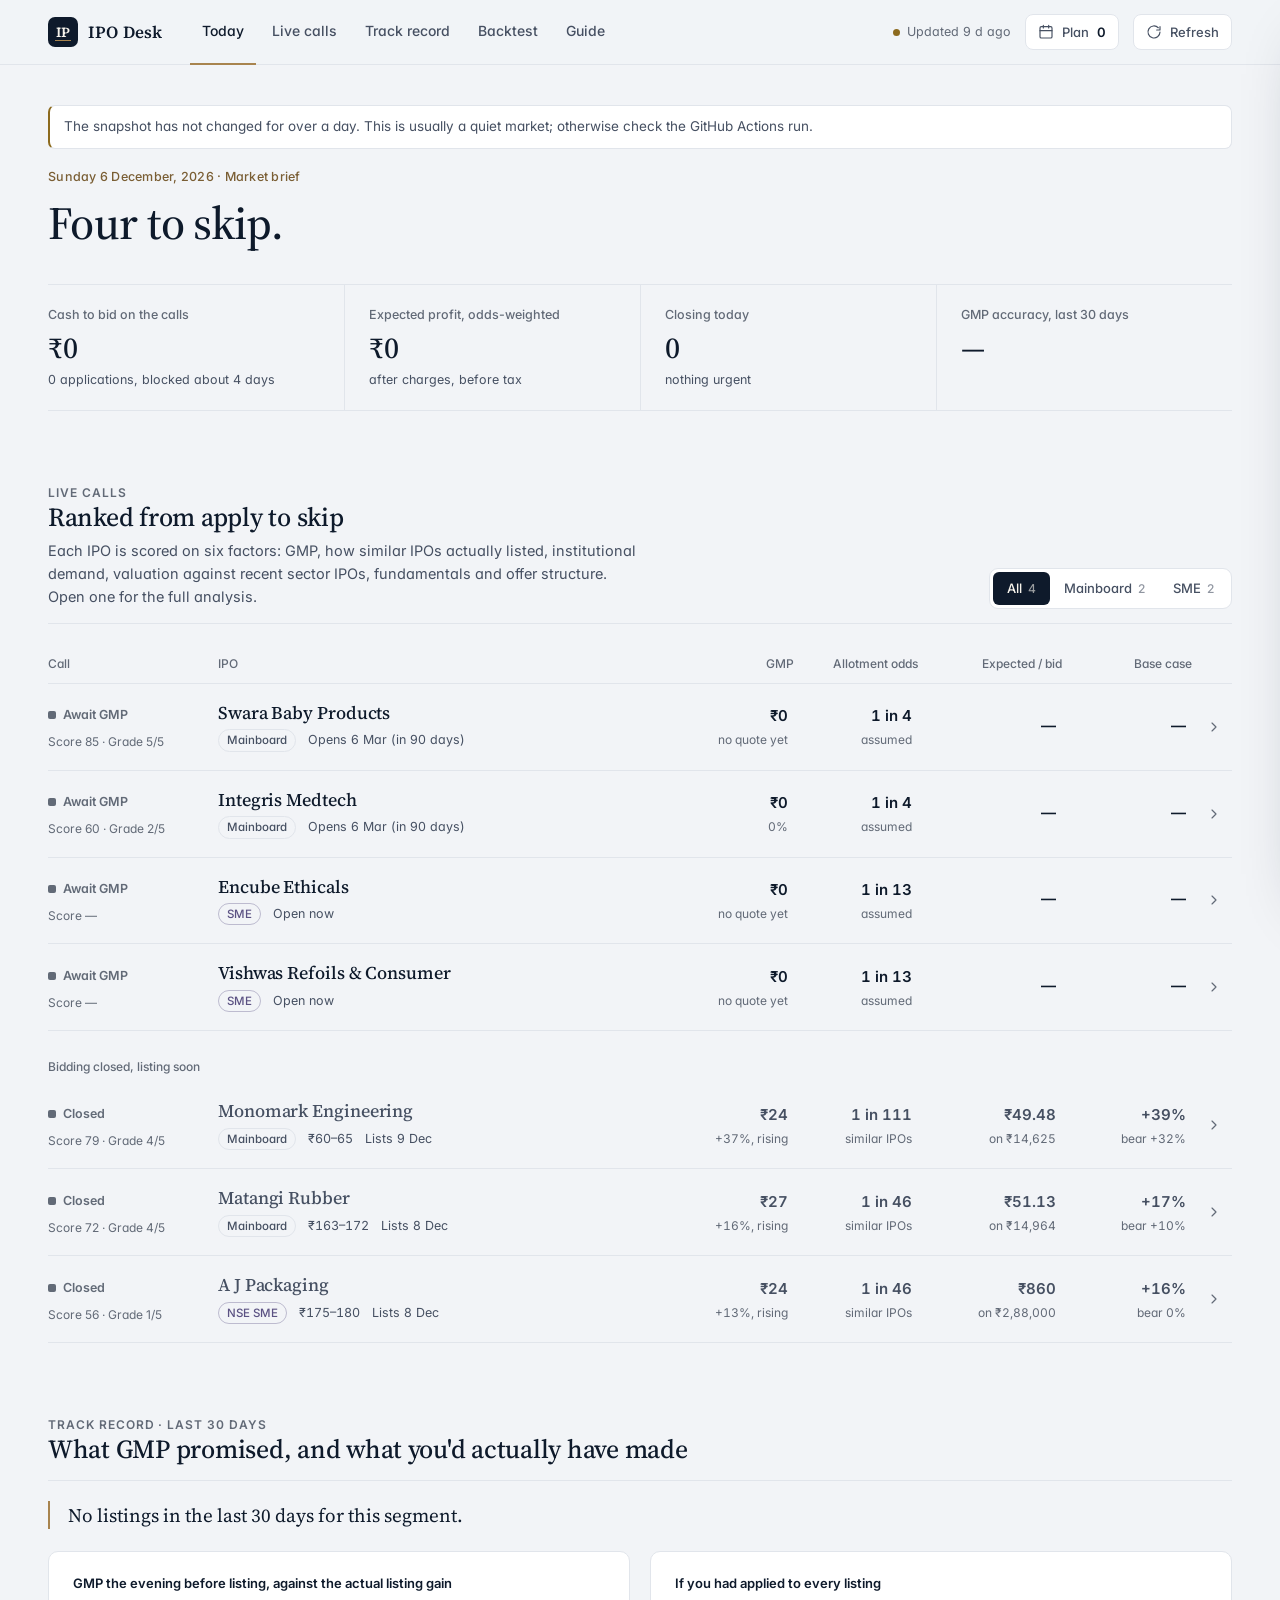
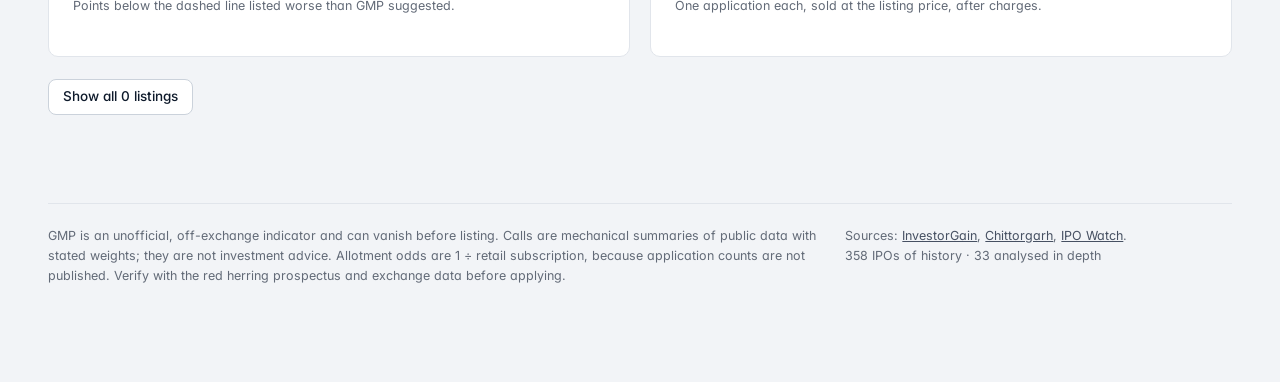
==== commit 6165ea24: "site: update 27 Nov 01:26 IST" ====
--- a/index.html
+++ b/index.html
@@ -282,7 +282,7 @@
   return lo && hi && lo !== hi ? inr(lo) + "–" + inr(hi).slice(1) : hi ? inr(hi) : null;
 }
 function when(p, t) {
-  if (p.st === "open") return p.close === t ? "Closes today, 5 PM" : "Closes " + dd(p.close) + " (" + rel(p.close, t) + ")";
+  if (p.st === "open") return !p.close ? "Open now" : p.close === t ? "Closes today, 5 PM" : "Closes " + dd(p.close) + " (" + rel(p.close, t) + ")";
   if (p.st === "upcoming") return p.open ? "Opens " + dd(p.open) + " (" + rel(p.open, t) + ")" : "Dates to be announced";
   if (p.st === "closed") return p.listing ? "Lists " + dd(p.listing) : "Awaiting listing";
   return "";
